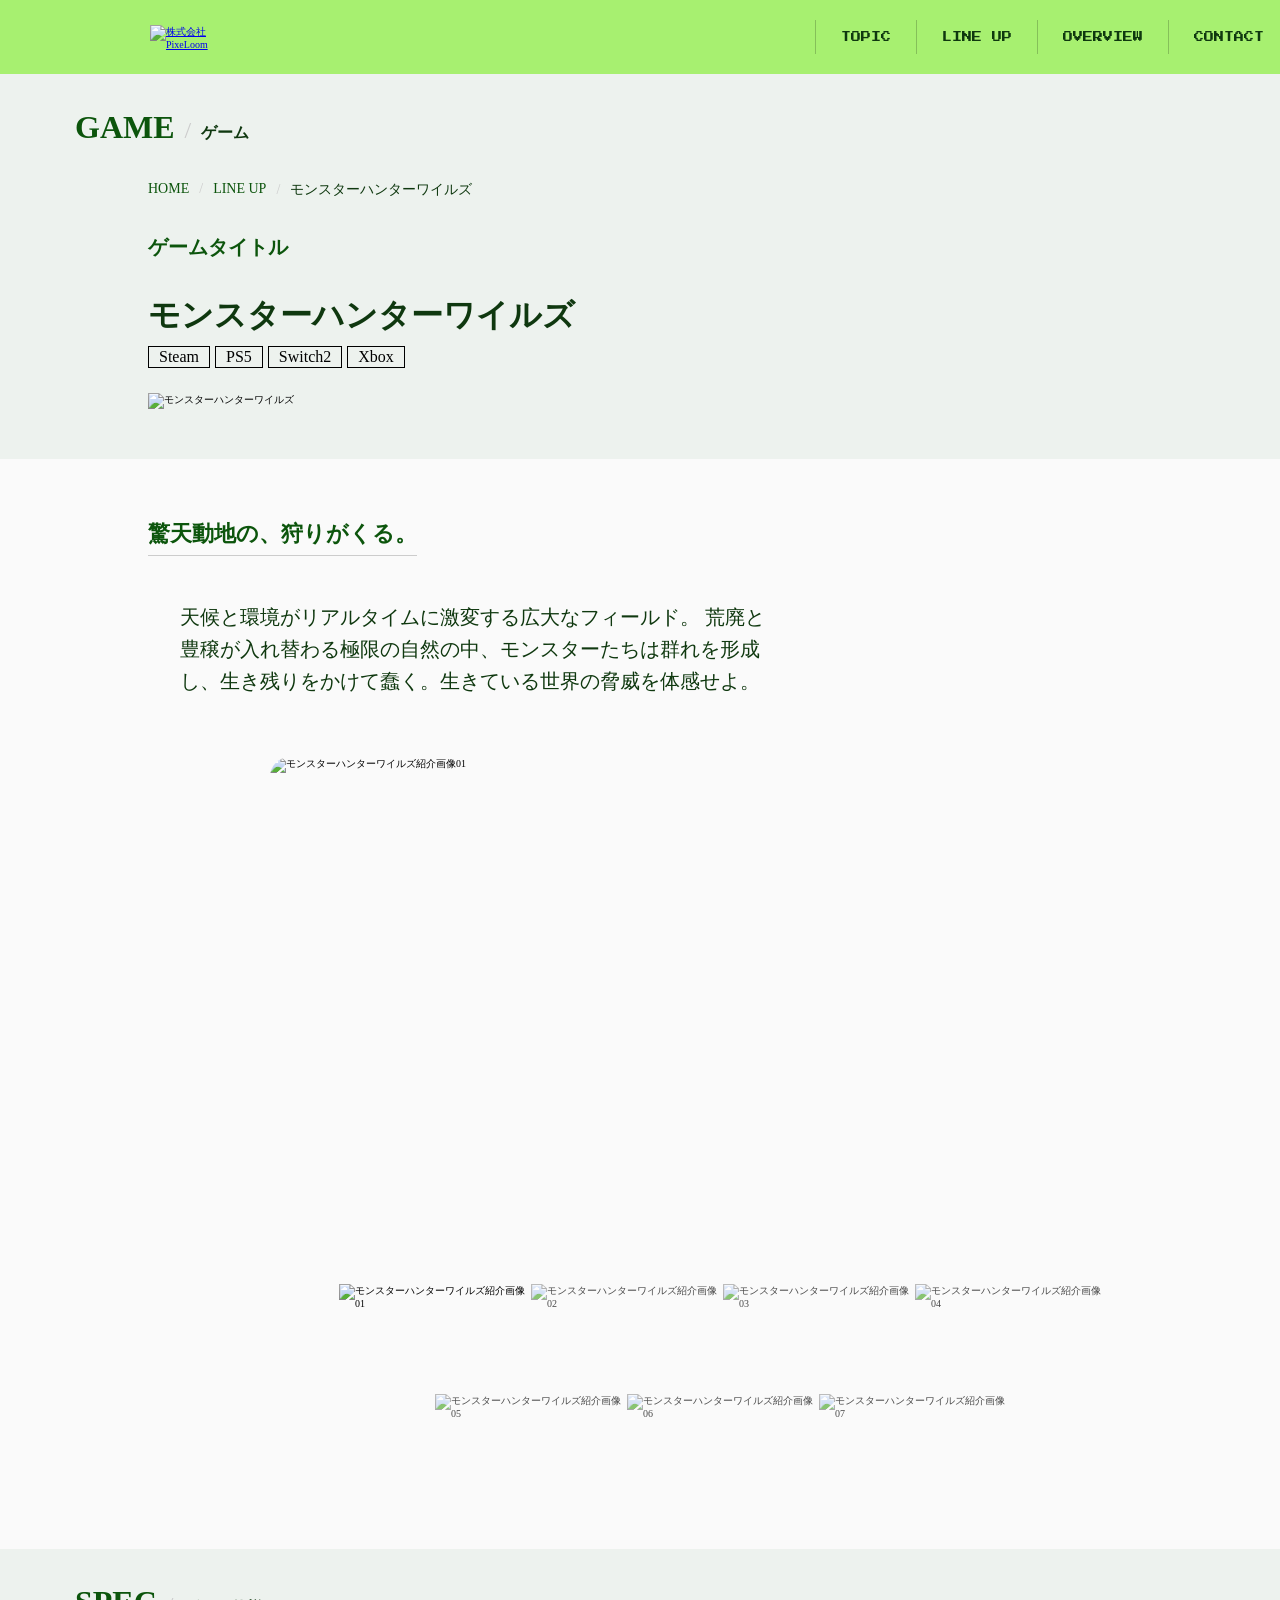
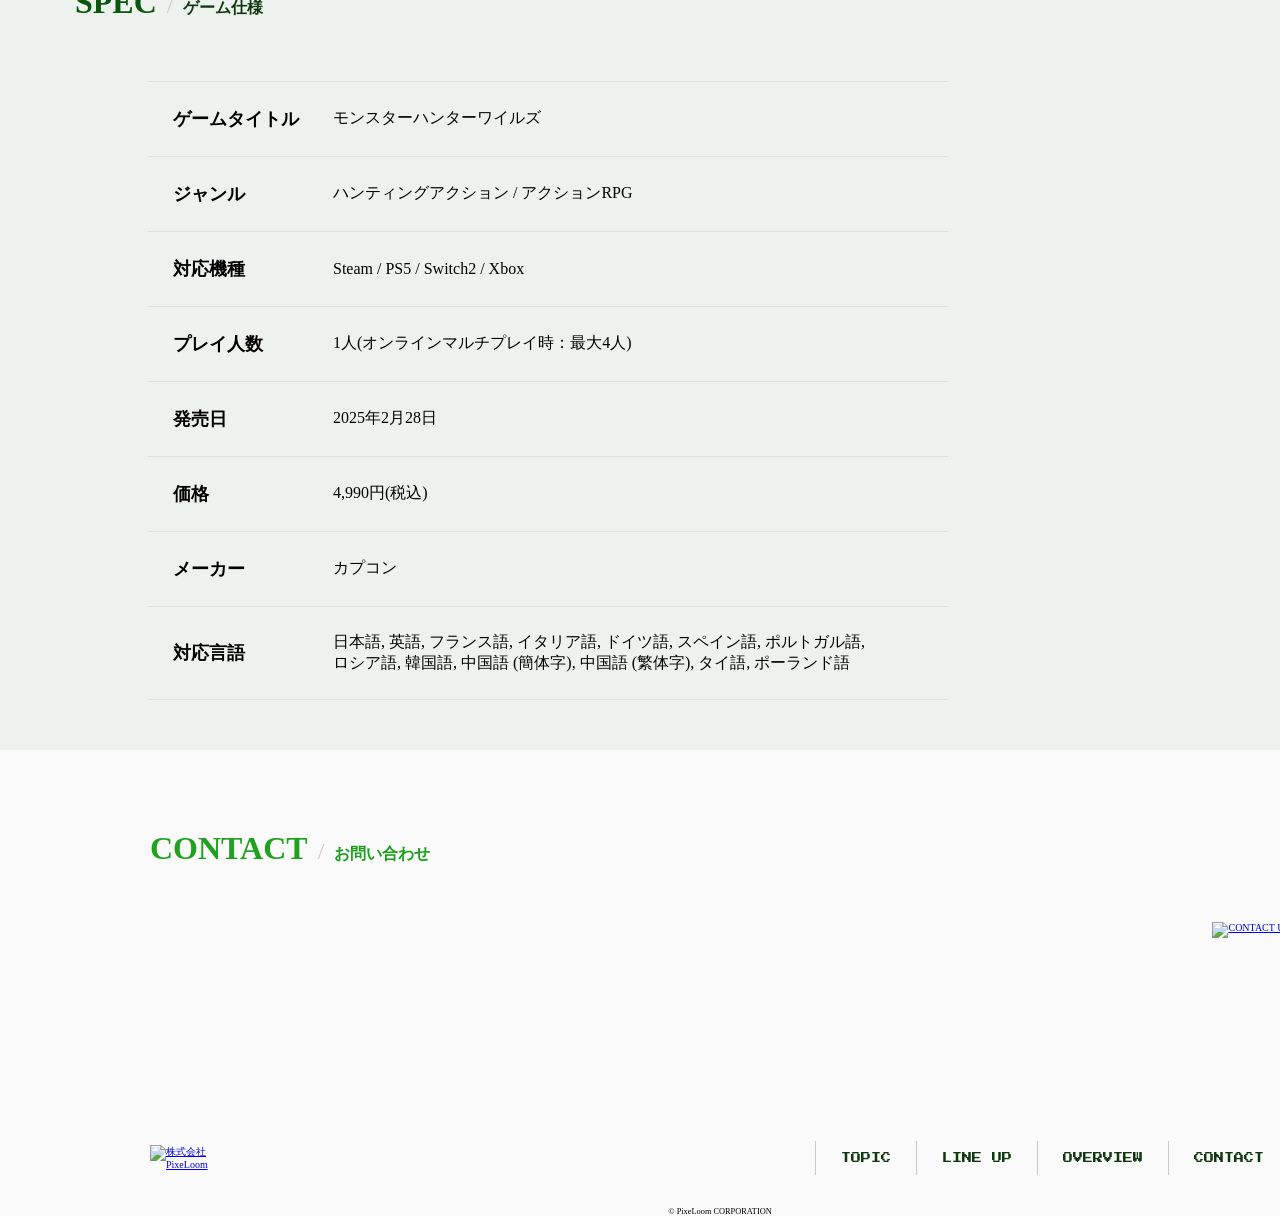
==== game-01.html @ c579fe81 "Add files via upload" ====
<!doctype html>
<html>
	<head>
		<meta charset="UTF-8">
		
		<!--タイトルを入力-->
		<title>PixeLoom</title>
		<meta name="description" content="">
		<meta name="viewport" content="width=device-width, initial-scale=1">
		<!--リセットCSS-->
		
		<!--Googleフォント-->
		<link rel="preconnect" href="https://fonts.googleapis.com">
		<link rel="preconnect" href="https://fonts.gstatic.com" crossorigin>
		<link href="https://fonts.googleapis.com/css2?family=Press+Start+2P&display=swap" rel="stylesheet">
		
		<!--オリジナルのCSS-->
		<link rel="stylesheet" href="style.css">
		
		<!--ファビコン-->
		<link rel="icon" href="images/icon.png">
	</head>
	<body>
		
		<!--全体の箱-->
		<div class="container" id="top">
			
			<!--ヘッダー部分-->
			<header class="header">
				<div class="logo">
					<a href="index.html#top"><img src="images/logo01.png" alt="株式会社PixeLoom"></a>
				</div>
				<nav class="nav">
					<ul>
						<li><a href="index.html#topics" class="c-btn">TOPIC</a></li>
						<li><a href="index.html#lineup" class="c-btn">LINE UP</a></li>
						<li><a href="index.html#overview" class="c-btn">OVERVIEW</a></li>
						<li><a href="#contact" class="c-btn">CONTACT</a></li>
					</ul>
				</nav>
			</header>
			
			<!--ゲームページ上部(タイトル〜メイン画像)-->
			<section class="game-top">
				<h2 class="c-title-container game-title">
					<span class="c-main-title">GAME</span>
					<span class="c-title-slash">/</span>
					<span class="c-sub-title">ゲーム</span>
				</h2>
				<!--パンくずリスト-->
				<nav class="breadcrumb" aria-label="パンくずリスト">
					<ol>
						<li><a href="index.html">HOME</a></li>
						<li><a href="index.html#lineup">LINE UP</a></li>
						<li aria-current="page">モンスターハンターワイルズ</li>
					</ol>
				</nav>
				<div class="game-inner">
					<p class="c-gamepage-subtitle">ゲームタイトル</p>
					<p class="caption-title">モンスターハンターワイルズ</p>
					<ul class="tag-color">
						<li>Steam</li><li>PS5</li><li>Switch2</li><li>Xbox</li>
					</ul>
					<img class="game-main-image" src="images/MHWilds.jpg" alt="モンスターハンターワイルズ">
				</div>
			</section>

			<!--ゲーム紹介部分-->
			<section class="game-intro">
				<h3 class="game-intro-title">驚天動地の、狩りがくる。</h3>
				<p class="game-intro-text">天候と環境がリアルタイムに激変する広大なフィールド。 荒廃と豊穣が入れ替わる極限の自然の中、モンスターたちは群れを形成し、生き残りをかけて蠢く。生きている世界の脅威を体感せよ。</p>
				<div class="game-gallery">
					<div class="gallery-stage">
						<img class="gallery-main" id="galleryMain" src="images/MHWilds-image01.jpg" alt="モンスターハンターワイルズ紹介画像01">
						<img class="gallery-next" id="galleryNext" alt="" aria-hidden="true">
					</div>
					<div class="gallery-thumbs">
						<div class="thumb is-active"><img src="images/MHWilds-image01.jpg" alt="モンスターハンターワイルズ紹介画像01"></div>
						<div class="thumb"><img src="images/MHWilds-image02.jpg" alt="モンスターハンターワイルズ紹介画像02"></div>
						<div class="thumb"><img src="images/MHWilds-image03.jpg" alt="モンスターハンターワイルズ紹介画像03"></div>
						<div class="thumb"><img src="images/MHWilds-image04.jpg" alt="モンスターハンターワイルズ紹介画像04"></div>
						<div class="thumb"><img src="images/MHWilds-image06.jpg" alt="モンスターハンターワイルズ紹介画像05"></div>
						<div class="thumb"><img src="images/MHWilds-image05.jpg" alt="モンスターハンターワイルズ紹介画像06"></div>
						<div class="thumb"><img src="images/MHWilds-image07.png" alt="モンスターハンターワイルズ紹介画像07"></div>
					</div>
				</div>
			</section>

			<!--ゲーム仕様部分-->
			<section class="game-spec">
				<h2 class="c-title-container game-title">
					<span class="c-main-title">SPEC</span>
					<span class="c-title-slash">/</span>
					<span class="c-sub-title">ゲーム仕様</span>
				</h2>
			<div class="about-alignment-container">
				<div class="about-item-container">
					<div class="about-item">
						<span class="c-about-title">ゲームタイトル</span>
						<span class="c-about-sentence">モンスターハンターワイルズ</span>
					</div>
					<div class="about-item">
						<span class="c-about-title">ジャンル</span>
						<span class="c-about-sentence">ハンティングアクション / アクションRPG</span>
					</div>
					<div class="about-item">
						<span class="c-about-title">対応機種</span>
						<span class="c-about-sentence">Steam / PS5 / Switch2 / Xbox</span>
					</div>
					<div class="about-item">
						<span class="c-about-title">プレイ人数</span>
						<span class="c-about-sentence">1人(オンラインマルチプレイ時：最大4人)</span>
					</div>
					<div class="about-item">
						<span class="c-about-title">発売日</span>
						<span class="c-about-sentence">2025年2月28日</span>
					</div>
					<div class="about-item">
						<span class="c-about-title">価格</span>
						<span class="c-about-sentence">4,990円(税込)</span>
					</div>
					<div class="about-item">
						<span class="c-about-title">メーカー</span>
						<span class="c-about-sentence">カプコン</span>
					</div>
					<div class="about-item">
						<span class="c-about-title">対応言語</span>
						<span class="c-about-sentence">日本語, 英語, フランス語, イタリア語, ドイツ語, スペイン語, ポルトガル語,<br> ロシア語, 韓国語, 中国語 (簡体字), 中国語 (繁体字), タイ語, ポーランド語</span>
					</div>
				</div>
			</div>
			</section>

			<!--お問い合わせ部分-->
			<div class="contact-container" id="contact">
				<div class="contact-inner">
					<div class="contact-text-box">
						<h2 class="c-title-container">
							<span class="c-main-title contact-text-g01">CONTACT</span>
							<span class="c-title-slash">/</span>
							<span class="c-sub-title contact-text-g02">お問い合わせ</span>
						</h2>
						<p class="contact-text-w01">ゲームに関する不具合のご報告や、ご質問は<br>お問い合わせフォームよりご連絡ください。</p>
						<p class="contact-text-w02">※お問い合わせの内容によっては、返信にお時間をいただく場合や、<br>お答えできない場合もございます。あらかじめご了承ください。</p>
					</div>
					<div class="contact-btn-box">
						<a href="#" class="contact-btn">
							<img src="images/CONTACT_US.png" alt="CONTACT US">
						</a>
					</div>
				</div>
			</div>
			<!--フッター部分-->
			<footer class="footer">
				<div class="footer-top">
					<div class="logo">
						<a href="index.html#top"><img src="images/logo01.png" alt="株式会社PixeLoom"></a>
					</div>
					<nav class="nav">
						<ul>
							<li><a href="index.html#topics" class="c-btn">TOPIC</a></li>
							<li><a href="index.html#lineup" class="c-btn">LINE UP</a></li>
							<li><a href="index.html#overview" class="c-btn">OVERVIEW</a></li>
							<li><a href="#contact" class="c-btn">CONTACT</a></li>
						</ul>
					</nav>
					<a href="#top" class="totop" aria-label="ページトップへ戻る"></a>
				</div>
				<div class="footer-bottom">
					<div class="copy">
						<small>© PixeLoom CORPORATION</small>
					</div>
				</div>
			</footer>
		</div>

		<script>
			// ===== サムネイルを押すと大きい画像だけふわっと切り替え(クロスフェード) =====
			const galleryMain = document.getElementById('galleryMain');
			const galleryNext = document.getElementById('galleryNext');
			const FADE_TIME = 500;   // フェードの時間(ミリ秒)。CSSの .gallery-next の transition と合わせる
			let changing = false;    // 切り替え中は連打を無視する

			const thumbs = document.querySelectorAll('.gallery-thumbs .thumb');

			thumbs.forEach(thumb => {
				const img = thumb.querySelector('img');
				thumb.addEventListener('click', () => {
					const newSrc = img.getAttribute('src');
					if (changing || galleryMain.getAttribute('src') === newSrc) return;
					changing = true;

					// 選ばれた小さい画像だけ、くっきり表示にする
					thumbs.forEach(t => t.classList.remove('is-active'));
					thumb.classList.add('is-active');

					// 新しい画像を上に重ねて、古い画像の上からふわっと表示する(間が真っ白にならない)
					galleryNext.onload = () => {
						galleryNext.classList.add('is-show');
						setTimeout(() => {
							// 重ねた画像と同じものを下の画像にも入れて、重ねた方を消す
							galleryMain.onload = () => {
								galleryNext.classList.remove('is-show');
								changing = false;
							};
							galleryMain.setAttribute('src', newSrc);
							galleryMain.alt = img.alt;
						}, FADE_TIME);
					};
					galleryNext.setAttribute('src', newSrc);
				});
			});

			// ===== ぬるっとスクロール =====
			const HEADER_OFFSET = 0;       // ヘッダーが固定(fixed/sticky)なら、その高さ(px)を入れる
			const SCROLL_DURATION = 900;   // 移動時間(ミリ秒)。長いほどゆったり
			const SCROLL_DELAY = 120;      // 押してから動き出すまでのラグ(ミリ秒)

			// 始まりと終わりがゆっくりになる動き
			const easeInOutCubic = t =>
				t < 0.5 ? 4 * t * t * t : 1 - Math.pow(-2 * t + 2, 3) / 2;

			document.querySelectorAll('a[href^="#"]').forEach(link => {
				link.addEventListener('click', e => {
					const href = link.getAttribute('href');
					const startY = window.scrollY;
					let endY;

					if (href === '#') {
						// 「#」だけのリンクは、ページの先頭へ
						endY = 0;
					} else {
						const target = document.querySelector(href);
						if (!target) return;
						endY = target.getBoundingClientRect().top + startY - HEADER_OFFSET;
					}
					e.preventDefault();

					// 動きを減らす設定の人は、瞬間移動にする
					const reduce = window.matchMedia('(prefers-reduced-motion: reduce)').matches;
					if (reduce) {
						window.scrollTo(0, endY);
						return;
					}

					let startTime = null;
					function step(now) {
						if (!startTime) startTime = now;
						const progress = Math.min((now - startTime) / SCROLL_DURATION, 1);
						window.scrollTo(0, startY + (endY - startY) * easeInOutCubic(progress));
						if (progress < 1) requestAnimationFrame(step);
					}
					setTimeout(() => requestAnimationFrame(step), SCROLL_DELAY);
				});
			});

			// ===== ページトップへ戻るボタン =====
			const toTop = document.querySelector('.totop');
			const BOTTOM_RANGE = 100;   // ページの一番下まで、あと何px以内で出すか

			function checkBottom() {
				const nearBottom = window.scrollY + window.innerHeight >= document.documentElement.scrollHeight - BOTTOM_RANGE;
				if (nearBottom) {
					toTop.classList.add('is-show');
					window.removeEventListener('scroll', checkBottom);   // 一度出したらその場にとどまる
				}
			}
			window.addEventListener('scroll', checkBottom, { passive: true });
		</script>
	</body>
</html>
---- style.css ----
@charset "UTF-8";

*, *::before, *::after {
	box-sizing: border-box;
	margin: 0;
	padding: 0;
}

html {
	font-size: 62.5%;
}

:root {
	--font-english: 'Montserrat', sans-serif;
	--font-gothic: 'Noto Sans JP', sans-serif;
	--side: max(150px, calc((100% - 1140px) / 2));
	--side-game: max(148px, calc((100% - 1144px) / 2));
}

img {
	display: block;
/*	vertical-align: bottom;*/
	max-width: 100%;
	height: auto;
}

.c-title-container {
	padding: 35px 0 35px var(--side);
	display: flex;
	align-items: baseline;
	gap: 10px;
}

.c-main-title {
	font-size: 32px;
	color: #0C550C;
}

.c-title-slash {
	font-size: 24px;
	color: #ccc;
	font-weight: 300;
}

.c-sub-title {
	font-size: 16px;
	color: #0F380F;
}


.container {
	width: 100%;
	min-width: 1440px;
	margin: 0 auto;
	background-color: #FAFAFA;
}

.header {
	padding: 20px var(--side);
	display: flex;
	justify-content: space-between;
	align-items: center;
	background-color: #A7F070;
	position: relative;
	z-index: 10;
}

.header img {
	width: 76px;
}

.nav ul {
	display: flex;
	list-style: none;
	align-items: center;
	border-left: 1px solid rgba(0, 0, 0, 0.2);
}

.nav li {
	position: relative;
	border-right: 1px solid rgba(0, 0, 0, 0.2);
}

.nav li::before {
	content: "";
	position: absolute;
	bottom: 0;
	left: 0;
	width: 100%;
	height: 0;
	background-color: rgba(12, 85, 12, 0.2);
	transition: height 0.3s ease;
	z-index: 0;
}

.nav li:hover::before {
	height: 100%;
}

.nav a {
	text-decoration: none;
	font-family: "Press Start 2P";
	color: #0F380F;
	display: block;
	padding: 12px 25px;
	position: relative;
	z-index: 1;
}

/* ===== ナビのホバー 8bitエフェクト ===== */

/* 共通：4pxのドット（普段は見えない） */
.nav a::before,
.nav a::after {
	content: "";
	position: absolute;
	width: 4px;
	height: 4px;
	opacity: 0;
	pointer-events: none;
}

/* ① TOPICS：ドットが上に昇っていく */
.nav li:nth-child(1) a::before {
	left: 14px;
	bottom: 8px;
	background: #0C550C;
	box-shadow:
	24px -6px 0 #20A120,
	48px 2px 0 #0C550C,
	72px -4px 0 #20A120;
}

.nav li:nth-child(1) a:hover::before {
	animation: pixel-rise 1s steps(5) infinite;
}

@keyframes pixel-rise {
	0%   { transform: translateY(0);     opacity: 0; }
	20%  { opacity: 0.4; }
	100% { transform: translateY(-22px); opacity: 0; }
}

/* ② LINE UP：左上と右下の「かぎ括弧」がチカチカ */
.nav li:nth-child(2) a::before {
	top: 4px;
	left: 4px;
	background: #0C550C;
	box-shadow:
	4px 0 0 #0C550C, 8px 0 0 #0C550C,
	0 4px 0 #0C550C, 0 8px 0 #0C550C;
}

.nav li:nth-child(2) a::after {
	bottom: 4px;
	right: 4px;
	background: #0C550C;
	box-shadow:
	-4px 0 0 #0C550C, -8px 0 0 #0C550C,
	0 -4px 0 #0C550C, 0 -8px 0 #0C550C;
}

.nav li:nth-child(2) a:hover::before,
.nav li:nth-child(2) a:hover::after {
	animation: pixel-blink 0.6s steps(1) infinite;
}

.nav li:nth-child(2) a:hover::after {
	animation-delay: 0.3s;
}

@keyframes pixel-blink {
	0%   { opacity: 0.6; }
	50%  { opacity: 0.15; }
}

/* ③ OVERVIEW：＋の形のキラキラが交互に瞬く */
.nav li:nth-child(3) a::before {
	left: 14px;
	top: 12px;
	background: #0C550C;
	box-shadow:
	4px 0 0 #0C550C, -4px 0 0 #0C550C,
	0 4px 0 #0C550C, 0 -4px 0 #0C550C;
}

.nav li:nth-child(3) a::after {
	right: 18px;
	bottom: 10px;
	background: #20A120;
	box-shadow:
	4px 0 0 #20A120, -4px 0 0 #20A120,
	0 4px 0 #20A120, 0 -4px 0 #20A120;
}

.nav li:nth-child(3) a:hover::before,
.nav li:nth-child(3) a:hover::after {
	animation: pixel-twinkle 1s steps(4) infinite;
}

.nav li:nth-child(3) a:hover::after {
	animation-delay: 0.4s;
}

@keyframes pixel-twinkle {
	0%   { opacity: 0;   transform: scale(0); }
	50%  { opacity: 0.6; transform: scale(1); }
	100% { opacity: 0;   transform: scale(0); }
}

/* ④ CONTACT：下に点線のゲージが左から伸びる */
.nav li:nth-child(4) a::before {
	left: 8px;
	bottom: 4px;
	height: 4px;
	width: 0;
	background: repeating-linear-gradient(90deg, #0C550C 0 4px, transparent 4px 8px);
}

.nav li:nth-child(4) a:hover::before {
	opacity: 0.6;
	animation: pixel-load 2s steps(10) infinite;
}

@keyframes pixel-load {
	0%   { width: 0; }
	40%  { width: calc(100% - 16px); }   /* 伸びきる */
	60%  { width: calc(100% - 16px); }   /* ここで少し止まる */
	100% { width: 0; }                   /* 戻る */
}

/* 動きを減らす設定の人にはエフェクトを出さない */
@media (prefers-reduced-motion: reduce) {
	.nav a::before,
	.nav a::after {
		display: none;
	}
}

/* ===== トップヒーロー(スライダー) ===== */
.main-tophero {
	--slide-w: 1144px;
	position: relative;
	width: 100%;
	padding: 0 0 16px;
	background-color: #EDF2EE;
	overflow: hidden;
}

.slides {
	display: flex;
	gap: 70px;
	transition: transform 0.5s ease;
}

.slide {
	position: relative;
	flex: 0 0 var(--slide-w);
	aspect-ratio: 16 / 9;
	background-color: #000;
}

.slide img {
	width: 100%;
	height: 100%;
	object-fit: contain;
}

.caption {
	position: absolute;
	left: 50px;
	bottom: 50px;
	color: #fff;
	text-shadow: 0 0 6px rgba(0, 0, 0, 0.8);
}

.caption-title {
	font-size: 24px;
	font-weight: 700;
	line-height: 1.2;
	margin-bottom: 4px;
}

.caption-tags {
	display: flex;
	gap: 5px;
	list-style: none;
}

.caption-tags li {
	font-size: 16px;
	line-height: 1;
	padding: 2px 10px;
	border: 1px solid #fff;
}

/* 矢印 */
.arrow {
	position: absolute;
	top: 50%;
	transform: translateY(-50%);
	width: 60px;
	height: 120px;
	background: none;
	border: none;
	cursor: pointer;
	z-index: 2;
}

/* 見えている白い矢印の形 */
.arrow::before {
	content: "";
	position: absolute;
	top: 50%;
	left: 50%;
	width: 28px;
	height: 88px;
	transform: translate(-50%, -50%);
	background-color: #fff;
	transition: opacity 0.2s;
}

.arrow:hover::before {
	opacity: 0.7;
}

.prev::before {
	clip-path: polygon(100% 0, 0 50%, 100% 100%, 100% 89%, 21% 50%, 100% 11%);
}

.next::before {
	clip-path: polygon(0 0, 100% 50%, 0 100%, 0 89%, 79% 50%, 0 11%);
}

.prev {
	left: calc(50% - var(--slide-w) / 2 + 26px);
}


.next {
	right: calc(50% - var(--slide-w) / 2 + 26px);
}

/* ドット */
.dots {
	position: absolute;
	bottom: 50px;
	left: 0;
	right: 0;
	display: flex;
	justify-content: center;
	gap: 32px;
	z-index: 2;
}

.dot {
	width: 10px;
	height: 10px;
	border: none;
	background: radial-gradient(circle closest-side, #fff 90%, transparent 100%);
	cursor: pointer;
}

.dot.active {
	background: radial-gradient(circle closest-side, #aaa 90%, transparent 100%);
}

.topics-container {
	background-color: #FAFAFA;
	padding-bottom: 50px;
}


.topics-list {
	list-style: none;
	margin: 0 auto;
	padding: 0;
	max-width: 950px;
	border-top: 1px solid #ddd;
}

.topics-list li {
	display: flex;
	align-items: center;
	padding: 20px 16px;
	border-bottom: 1px solid #ddd;
	font-size: 16px;
}

.c-ymd {
	width: 190px;
}

.category {
	width: 100px;
	margin-right: 80px;
	padding: 4px 0;
	text-align: center;
	font-size: 16px;
}

.category-event {
	color: #D83A00;
	border: 1px solid #F54100;
}


.category-game {
	color: #1B861B;
	border: 1px solid #2BB32B;
}

.category-news {
	color: #3A5FE0;
	border: 1px solid #4871F5;
}

.topics-list a {
	color: inherit;
	text-decoration: none;
}

.topics-list a:hover {
	text-decoration: underline;
}

.lineup-title-container {
    background-color: #EDF2EE;
}

.lineup-container {
	background-color: #EDF2EE;
	display: grid;
	grid-template-columns: repeat(3, minmax(0, 1fr));
	justify-content: center;
	gap: 50px 120px;
	margin: 0 auto;
	padding: 0 var(--side) 50px;
}

.lineup-item02 {
	position: relative;
}

.lineup-item02::before,
.lineup-item02::after {
	content: "";
	position: absolute;
	top: 0;
	bottom: 0;
	border-left: 2px solid #ccc;
}

.lineup-item02::before {
	left: -60px;
}

.lineup-item02::after {
	right: -60px;
}

.lineup-container a {
	position: relative;
	display: block;
	overflow: hidden;
	border-radius: 20px;
}

.lineup-container img {
	border-radius: 20px;
	width: 100%;
	display: block;
	transition: transform 0.4s ease;
}

.lineup-container a:hover img {
	transform: scale(1.1);
}

.lineup-container a::after {
	content: "";
	position: absolute;
	bottom: 0;
	left: 0;
	width: 100%;
	height: 100%;
	background: rgba(0, 0, 0, 0.3);	opacity: 0;
	transition: opacity 0.3s ease;
}

.lineup-container a:hover::after {
	opacity: 1;
}

.lineup-container p {
	margin-top: 20px;
}

.lineup-container .caption-title {
	font-size: 22px;
}

.lineup-container .tag-color {
	flex-wrap: wrap;
}

.lineup-container .tag-color li {
	font-size: 14px;
	padding: 2px 8px;
}

.tag-color {
	display: flex;
	gap: 5px;
	list-style: none;
}

.tag-color li {
	font-size: 16px;
	line-height: 1;
	padding: 2px 10px;
	border: 1px solid #000;
}

.tag-indention {
	margin-top: 5px;
}

.about-container {
	background-color: #FAFAFA;
}

.about-alignment-container {
	padding: 20px var(--side) 60px;
	display: flex;
	flex-direction: row;
	align-items: center;
	gap: 50px;
}

.about-item-container {
	flex: 1;
	display: flex;
	flex-direction: column;
	border-top: 1px solid #ddd;
}

.about-map {
	flex: 1;
}

.about-map iframe {
	display: block;
	width: 100%;
	height: 400px;
}

.about-item {
	display: flex;
	flex-direction: row;
	align-items: center;
	border-bottom: 1px solid #ddd;
}

.c-about-title {
	flex: 0 0 150px;
	padding: 20px 15px 20px 25px;
	font-size: 18px;
	font-weight: bold;
}

.c-about-sentence {
	flex: 1;
	padding: 20px 15px;
	font-size: 16px;
}


.contact-container {
	min-height: 280px;
	padding: 80px var(--side);
	background-image: url("images/background04.jpg");
	background-size: cover;
	background-position: center;
}

.contact-inner {
	display: flex;
	justify-content: space-between;
	align-items: center;
	gap: 50px;
}

.contact-text-box {
	flex: 1;
}

.contact-text-box .c-title-container {
	padding: 0 0 35px 0;
}

.contact-text-g01 {
	color: #20A120;
}

.contact-text-g02 {
	color: #1B9E1B;
}

.contact-text-w01 {
	font-size: 20px;
	color: #FAFAFA;
	margin-bottom: 20px;
	line-height: 1.6;
}

.contact-text-w02 {
	font-size: 14px;
	color: #FAFAFA;
	line-height: 1.6;
}

.contact-btn-box {
	flex-shrink: 0;
}

.contact-btn {
	display: inline-block;
	cursor: pointer;
	transition: transform 0.2s ease, filter 0.2s ease;
}

.contact-btn:hover {
	transform: translateY(-4px);
	filter: brightness(1.15) drop-shadow(0 6px 12px rgba(32, 161, 32, 0.4)); 
}

.contact-btn:active {
	transform: translateY(2px);
	filter: brightness(0.95) drop-shadow(0 2px 4px rgba(0, 0, 0, 0.3)); 
}

.contact-btn img {
	display: block;
	max-width: 100%;
}

.footer-top {
	position: relative;
	padding: 30px var(--side);
    display: flex;
    justify-content: space-between;
	align-items: center;
	background-color: #FAFAFA;
}

.footer img {
	width: 76px;
}

.copy {
	text-align: center;
}

.game-title {
	padding-left: calc(var(--side-game) - 73px);
}

.game-top {
	background-color: #EDF2EE;
	padding-bottom: 50px;
}

.game-inner {
	padding: 0 var(--side-game);
}

.c-gamepage-subtitle {
	display: block;
	margin-top: 35px;
	font-size: 20px;
	font-weight: 700;
	color: #0C550C;
}

.game-top .caption-title {
	margin: 35px 0 12px;
	font-size: 32px;
	color: #0F380F;
}

.game-main-image {
	width: 100%;
	margin-top: 25px;
}

.game-intro {
	padding: 60px var(--side-game) 50px;
}

.game-intro-title {
	display: inline-block;
	padding-bottom: 6px;
	font-size: 22px;
	font-weight: 700;
	color: #0C550C;
	border-bottom: 1px solid #ccc;
}

.game-intro-text {
	max-width: 630px;
	margin-top: 45px;
	padding-left: 32px;
	font-size: 20px;
	line-height: 1.6;
	color: #0F380F;
}

.game-gallery {
	margin-top: 60px;
}

.gallery-stage {
	position: relative;
	width: 900px;
	margin: 0 auto;
	border-radius: 20px;
	overflow: hidden;
}

.gallery-main {
	width: 100%;
	aspect-ratio: 16 / 9;
	object-fit: cover;
}

.gallery-next {
	position: absolute;
	inset: 0;
	width: 100%;
	height: 100%;
	object-fit: cover;
	opacity: 0;
	transition: opacity 0.5s ease;
}

.gallery-next.is-show {
	opacity: 1;
}

.gallery-thumbs {
	display: flex;
	flex-wrap: wrap;
	justify-content: center;
	gap: 6px;
	max-width: 762px;
	margin: 20px auto 0;
}

.thumb {
	position: relative;
	cursor: pointer;
}

.thumb img {
	width: 186px;
	aspect-ratio: 16 / 9;
	object-fit: cover;
	opacity: 0.7;
	transition: opacity 0.3s ease;
}

.thumb.is-active img {
	opacity: 1;
}

.thumb::after {
	content: "";
	position: absolute;
	inset: 0;
	background: rgba(0, 0, 0, 0.3);
	opacity: 0;
	transition: opacity 0.3s ease;
	pointer-events: none;
}

.thumb:hover::after {
	opacity: 1;
}

.game-spec {
	background-color: #EDF2EE;
}

.game-spec .about-alignment-container {
	padding: 25px var(--side-game) 50px;
}

.game-spec .about-item-container {
	max-width: 800px;
}

.game-spec .c-about-title {
	flex-basis: 170px;
	padding-top: 25px;
	padding-bottom: 25px;
}

.game-spec .c-about-sentence {
	padding-top: 25px;
	padding-bottom: 25px;
}

.breadcrumb {
	padding: 0 var(--side-game);
}

.breadcrumb ol {
	display: flex;
	flex-wrap: wrap;
	list-style: none;
}

.breadcrumb li {
	font-size: 14px;
	color: #0F380F;
}

.breadcrumb li + li::before {
	content: "/";
	margin: 0 10px;
	color: #ccc;
}

.breadcrumb a {
	color: #0C550C;
	text-decoration: none;
}

.breadcrumb a:hover {
	text-decoration: underline;
}

.totop {
	position: absolute;
	top: calc(50% - 24px);
	right: calc(var(--side) - 78px);
	width: 48px;
	height: 48px;
	background-color: #0C550C;
	opacity: 0;
	visibility: hidden;
	pointer-events: none;
	z-index: 5;
	transition: background-color 0.2s ease;
}

.totop::before {
	content: "";
	position: absolute;
	top: 50%;
	left: 50%;
	width: 14px;
	height: 14px;
	border-top: 3px solid #fff;
	border-left: 3px solid #fff;
	transform: translate(-50%, -20%) rotate(45deg);
}

.totop:hover {
	background-color: #20A120;
}

.totop.is-show {
	visibility: visible;
	pointer-events: auto;
	animation: totop-drop 1.1s forwards;
}

@keyframes totop-drop {
	0% {
		transform: translateY(-260px);
		opacity: 0;
		animation-timing-function: ease-in;
	}

	45% {
		transform: translateY(0);
		opacity: 1;
		animation-timing-function: ease-out;
	}

	65% {
		transform: translateY(-28px);
		animation-timing-function: ease-in;
	}

	80% {
		transform: translateY(0);
		animation-timing-function: ease-out;
	}

	90% {
		transform: translateY(-8px);
		animation-timing-function: ease-in;
	}

	100% {
		transform: translateY(0);
		opacity: 1;
	}
}

/* 動きを減らす設定の人には、落下せずにそのまま表示する */
@media (prefers-reduced-motion: reduce) {
	.totop.is-show {
		animation: none;
		opacity: 1;
	}
}
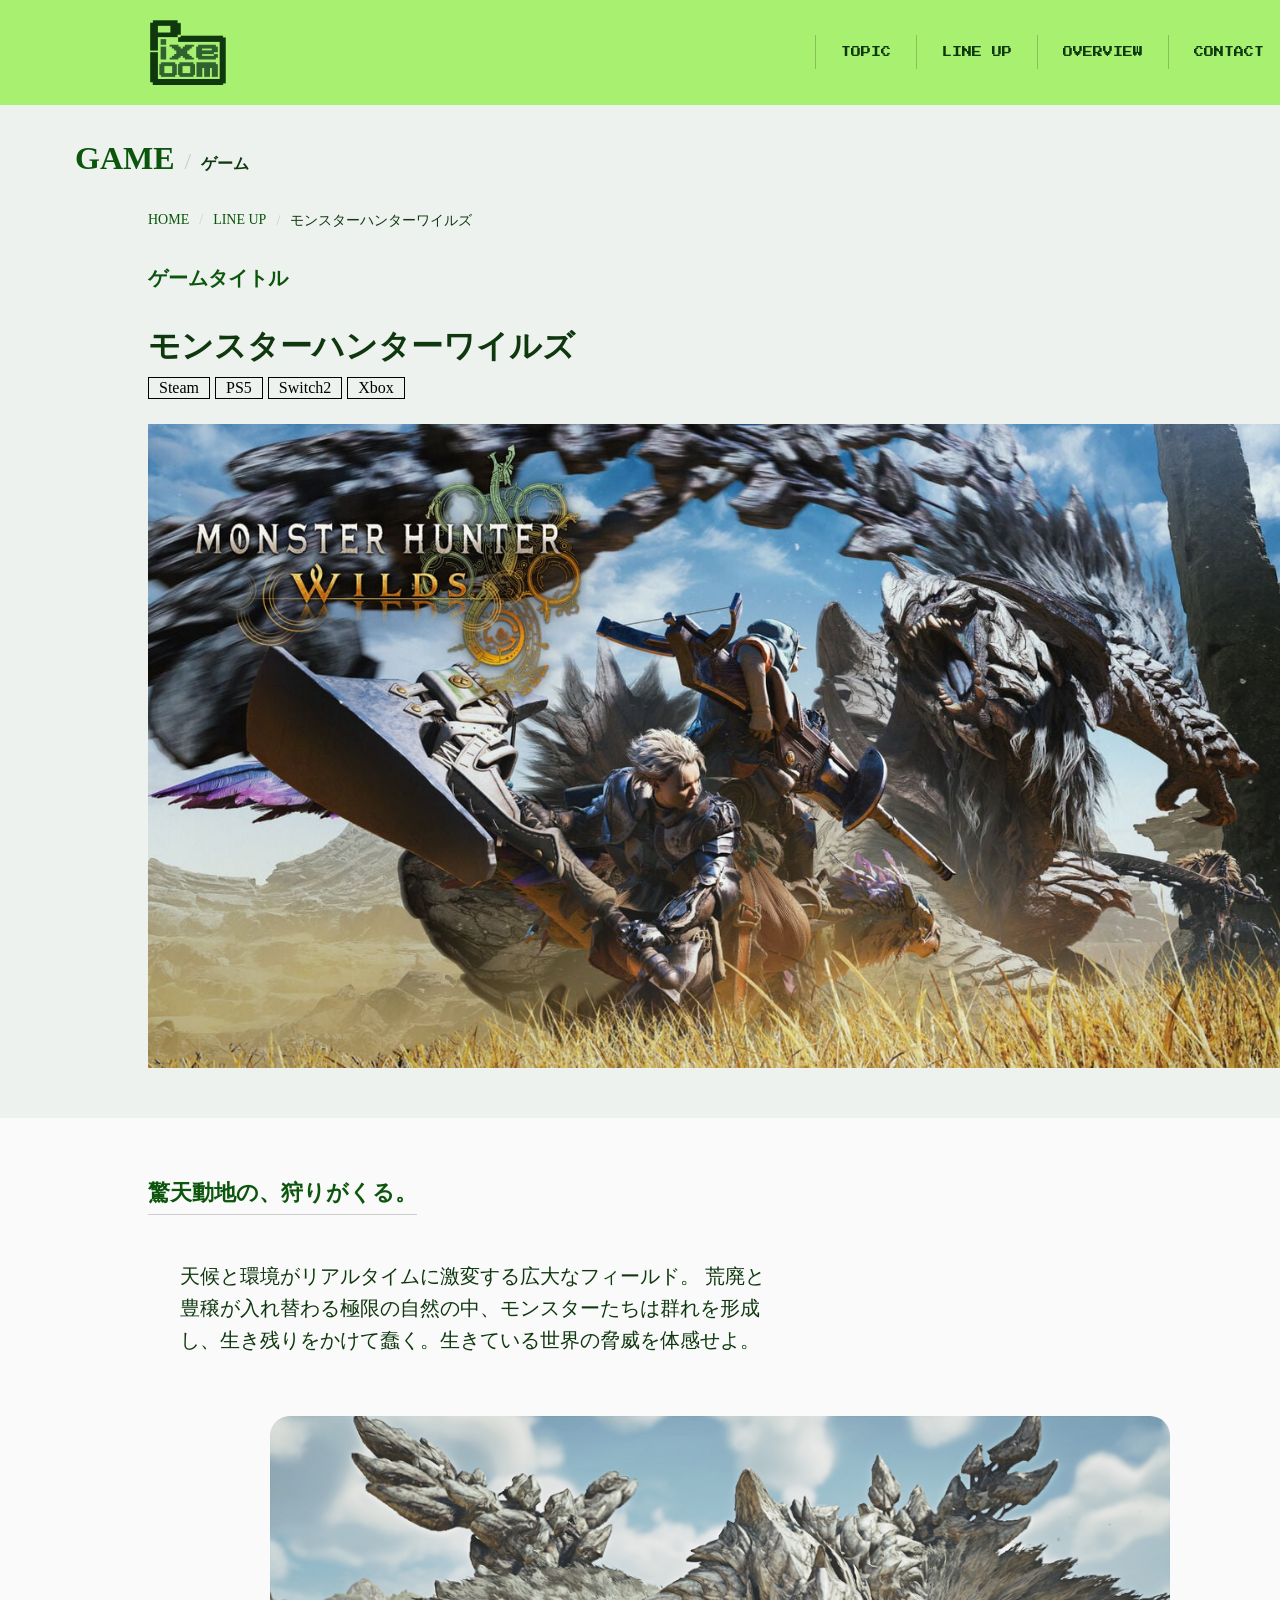
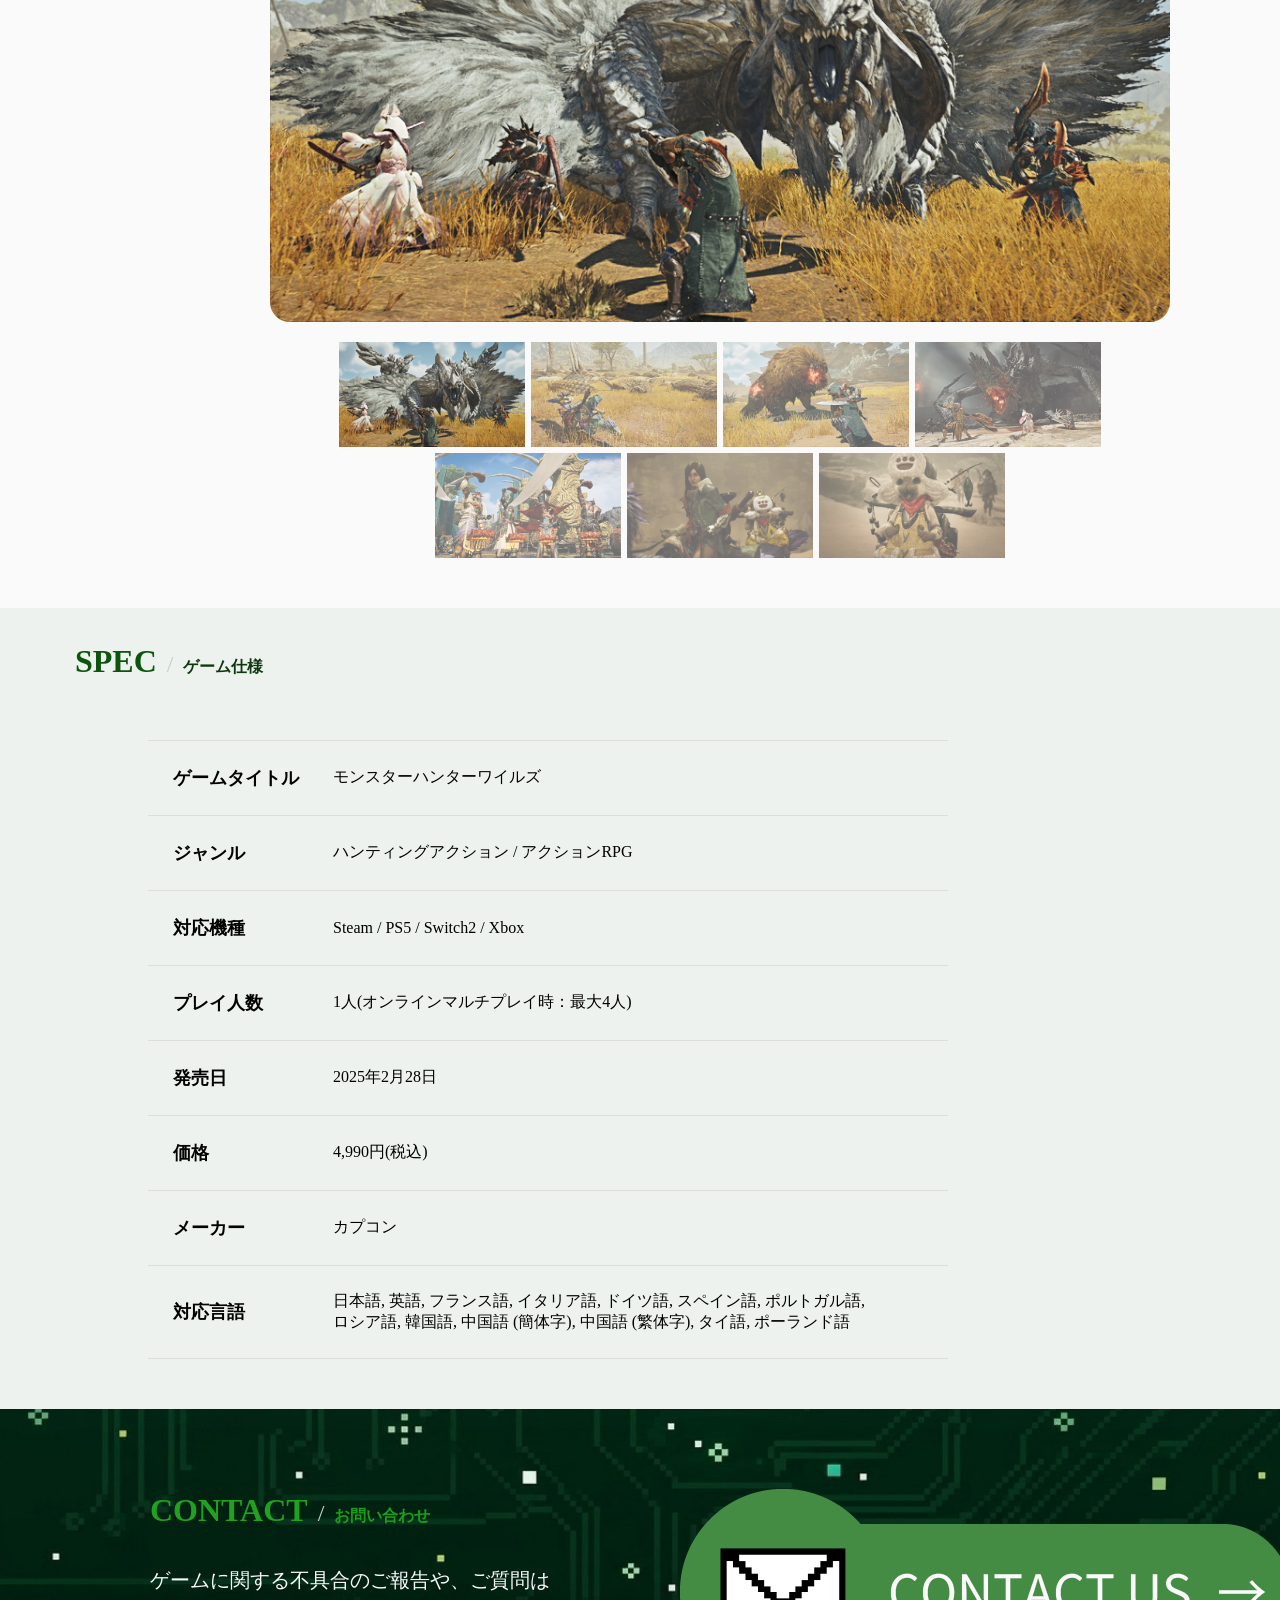
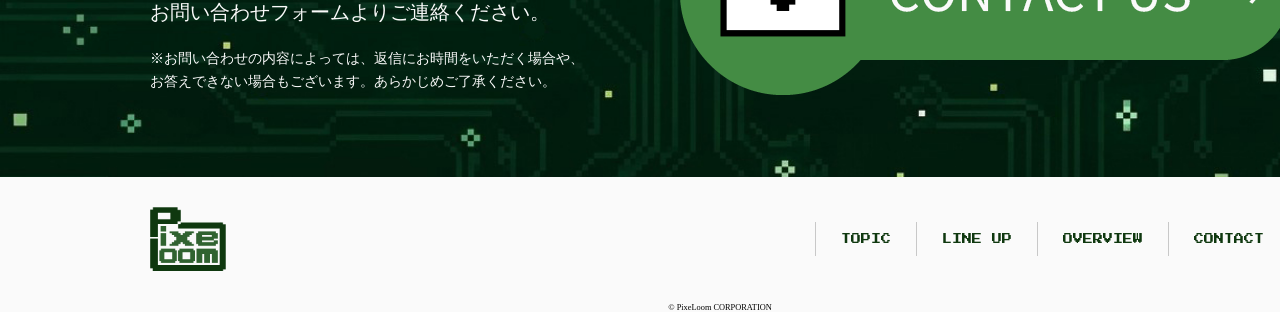
==== commit 3367ba43: "Add files via upload" ====
--- a/game-01.html
+++ b/game-01.html
@@ -30,7 +30,7 @@
 				<div class="logo">
 					<a href="index.html#top"><img src="images/logo01.png" alt="株式会社PixeLoom"></a>
 				</div>
-				<nav class="nav">
+				<nav class="nav" id="header-nav">
 					<ul>
 						<li><a href="index.html#topics" class="c-btn">TOPIC</a></li>
 						<li><a href="index.html#lineup" class="c-btn">LINE UP</a></li>
@@ -38,6 +38,7 @@
 						<li><a href="#contact" class="c-btn">CONTACT</a></li>
 					</ul>
 				</nav>
+				<button class="hamburger" type="button" aria-label="メニューを開く" aria-expanded="false" aria-controls="header-nav"><span></span></button>
 			</header>
 			
 			<!--ゲームページ上部(タイトル〜メイン画像)-->
@@ -267,5 +268,6 @@
 			}
 			window.addEventListener('scroll', checkBottom, { passive: true });
 		</script>
+		<script src="menu.js"></script>
 	</body>
 </html>
--- a/style.css
+++ b/style.css
@@ -918,3 +918,447 @@
 		opacity: 1;
 	}
 }
+
+
+/* ==========================================================
+   レスポンシブ対応(ここから下を追加)
+   1200px以下 … ノートPC・タブレット
+   768px以下  … スマホ・タブレット縦向き
+   ========================================================== */
+
+/* ハンバーガーボタン(スマホ幅だけで表示) */
+.hamburger {
+	display: none;
+}
+
+/* ===== 1200px以下 ===== */
+@media (max-width: 1200px) {
+	:root {
+		--side: 6vw;
+		--side-game: 6vw;
+	}
+
+	/* 横幅1440px固定をやめて、画面幅に合わせる */
+	.container {
+		min-width: 0;
+	}
+
+	.game-title {
+		padding-left: var(--side-game);
+	}
+
+	/* ヒーロースライダー：スライドの幅を画面幅の割合にする */
+	.main-tophero {
+		--slide-w: 90%;
+	}
+
+	.slides {
+		gap: 40px;
+	}
+
+	.caption {
+		left: 30px;
+		bottom: 36px;
+	}
+
+	.dots {
+		bottom: 26px;
+	}
+
+	.caption-tags {
+		flex-wrap: wrap;
+	}
+
+	/* トピックス */
+	.topics-list {
+		width: calc(100% - var(--side) * 2);
+	}
+
+	/* ラインナップ：すき間と文字を画面幅に合わせて縮める */
+	.lineup-container {
+		--lineup-gap: clamp(24px, 4vw, 60px);
+		gap: 50px var(--lineup-gap);
+	}
+
+	.lineup-item02::before {
+		left: calc(var(--lineup-gap) / -2);
+	}
+
+	.lineup-item02::after {
+		right: calc(var(--lineup-gap) / -2);
+	}
+
+	.lineup-container .caption-title {
+		font-size: clamp(14px, 1.8vw, 22px);
+	}
+
+	.lineup-container .tag-color li {
+		font-size: clamp(11px, 1.2vw, 14px);
+	}
+
+	/* ゲームページ：ギャラリー */
+	.gallery-stage {
+		width: 100%;
+		max-width: 900px;
+	}
+
+	.thumb {
+		flex: 0 0 calc((100% - 18px) / 4);
+	}
+
+	.thumb img {
+		width: 100%;
+	}
+
+	/* ページトップへ戻るボタン：位置固定をやめて、フッターの中に並べる */
+	.totop {
+		position: static;
+	}
+}
+
+/* ===== 768px以下 ===== */
+@media (max-width: 768px) {
+	:root {
+		--side: 20px;
+		--side-game: 20px;
+	}
+
+	/* 見出し */
+	.c-title-container {
+		padding: 28px 0 24px var(--side);
+	}
+
+	.c-main-title {
+		font-size: 24px;
+	}
+
+	.c-title-slash {
+		font-size: 18px;
+	}
+
+	.c-sub-title {
+		font-size: 14px;
+	}
+
+	/* ヘッダー・フッターの余白 */
+	.header {
+		padding: 16px var(--side);
+	}
+
+	.footer-top {
+		padding: 24px var(--side);
+	}
+
+	/* ヒーロースライダー */
+	.main-tophero {
+		--slide-w: 92%;
+		padding-bottom: 12px;
+	}
+
+	.slides {
+		gap: 12px;
+	}
+
+	.caption {
+		left: 14px;
+		right: 14px;
+		bottom: 30px;
+	}
+
+	.caption-title {
+		font-size: 16px;
+	}
+
+	.caption-tags {
+		gap: 4px;
+	}
+
+	.caption-tags li {
+		font-size: 10px;
+		padding: 2px 6px;
+	}
+
+	.arrow {
+		width: 36px;
+		height: 80px;
+	}
+
+	.arrow::before {
+		width: 16px;
+		height: 48px;
+	}
+
+	.prev {
+		left: calc(50% - var(--slide-w) / 2 + 4px);
+	}
+
+	.next {
+		right: calc(50% - var(--slide-w) / 2 + 4px);
+	}
+
+	.dots {
+		bottom: 20px;
+		gap: 14px;
+	}
+
+	/* トピックス：日付とカテゴリを1行目、タイトルを2行目に */
+	.topics-list li {
+		flex-wrap: wrap;
+		padding: 16px 8px;
+		font-size: 14px;
+	}
+
+	.c-ymd {
+		width: auto;
+		margin-right: 12px;
+	}
+
+	.category {
+		width: auto;
+		margin-right: 0;
+		padding: 2px 10px;
+		font-size: 12px;
+	}
+
+	.topics-list a {
+		width: 100%;
+		margin-top: 8px;
+	}
+
+	/* ラインナップ：1列にする */
+	.lineup-container {
+		grid-template-columns: minmax(0, 520px);
+		gap: 40px;
+	}
+
+	.lineup-item02::before,
+	.lineup-item02::after {
+		display: none;
+	}
+
+	.lineup-container .caption-title {
+		font-size: 18px;
+	}
+
+	.lineup-container .tag-color li {
+		font-size: 12px;
+	}
+
+	/* 会社概要・ゲーム仕様：項目名の下に内容を並べる */
+	.about-alignment-container {
+		flex-direction: column;
+		align-items: stretch;
+		gap: 30px;
+		padding: 10px var(--side) 40px;
+	}
+
+	.about-item-container,
+	.about-map {
+		flex: none;
+		width: 100%;
+	}
+
+	.about-map iframe {
+		height: 300px;
+	}
+
+	.about-item {
+		flex-direction: column;
+		align-items: stretch;
+	}
+
+	.c-about-title,
+	.game-spec .c-about-title {
+		flex: none;
+		padding: 14px 15px 0;
+		font-size: 15px;
+	}
+
+	.c-about-sentence,
+	.game-spec .c-about-sentence {
+		flex: none;
+		padding: 6px 15px 14px;
+		font-size: 14px;
+	}
+
+	/* お問い合わせ */
+	.contact-container {
+		min-height: 0;
+		padding: 50px var(--side);
+	}
+
+	.contact-inner {
+		flex-direction: column;
+		align-items: flex-start;
+		gap: 30px;
+	}
+
+	.contact-text-box {
+		flex: none;
+	}
+
+	.contact-text-w01 {
+		font-size: 16px;
+	}
+
+	.contact-text-w02 {
+		font-size: 12px;
+	}
+
+	.contact-btn-box {
+		width: 100%;
+		max-width: 320px;
+	}
+
+	.contact-btn {
+		display: block;
+	}
+
+	/* ゲームページ */
+	.game-top {
+		padding-bottom: 30px;
+	}
+
+	.c-gamepage-subtitle {
+		margin-top: 24px;
+		font-size: 16px;
+	}
+
+	.game-top .caption-title {
+		margin: 20px 0 10px;
+		font-size: 22px;
+	}
+
+	.tag-color {
+		flex-wrap: wrap;
+	}
+
+	.tag-color li {
+		font-size: 13px;
+		padding: 2px 8px;
+	}
+
+	.game-intro {
+		padding: 40px var(--side-game);
+	}
+
+	.game-intro-title {
+		font-size: 18px;
+	}
+
+	.game-intro-text {
+		margin-top: 28px;
+		padding-left: 0;
+		font-size: 15px;
+	}
+
+	.game-gallery {
+		margin-top: 36px;
+	}
+
+	.gallery-stage {
+		border-radius: 12px;
+	}
+
+	.breadcrumb li {
+		font-size: 12px;
+	}
+
+	.breadcrumb li + li::before {
+		margin: 0 6px;
+	}
+
+	/* ヘッダーのナビ：ハンバーガーメニューにする */
+	.hamburger {
+		display: block;
+		width: 44px;
+		height: 44px;
+		background: none;
+		border: none;
+		cursor: pointer;
+	}
+
+	.hamburger span,
+	.hamburger span::before,
+	.hamburger span::after {
+		display: block;
+		width: 28px;
+		height: 4px;
+		background-color: #0F380F;
+		transition: transform 0.3s ease, top 0.3s ease, background-color 0.3s ease;
+	}
+
+	.hamburger span {
+		position: relative;
+		margin: 0 auto;
+	}
+
+	.hamburger span::before,
+	.hamburger span::after {
+		content: "";
+		position: absolute;
+		left: 0;
+	}
+
+	.hamburger span::before {
+		top: -10px;
+	}
+
+	.hamburger span::after {
+		top: 10px;
+	}
+
+	/* 開いているときは「×」の形にする */
+	.is-open .hamburger span {
+		background-color: transparent;
+	}
+
+	.is-open .hamburger span::before {
+		top: 0;
+		transform: rotate(45deg);
+	}
+
+	.is-open .hamburger span::after {
+		top: 0;
+		transform: rotate(-45deg);
+	}
+
+	/* メニュー本体：ヘッダーの下にふわっと出す */
+	.header .nav {
+		position: absolute;
+		top: 100%;
+		left: 0;
+		width: 100%;
+		background-color: #A7F070;
+		opacity: 0;
+		visibility: hidden;
+		transform: translateY(-8px);
+		transition: opacity 0.3s ease, transform 0.3s ease, visibility 0.3s;
+	}
+
+	.header.is-open .nav {
+		opacity: 1;
+		visibility: visible;
+		transform: translateY(0);
+	}
+
+	.header .nav ul {
+		display: block;
+		border-left: none;
+		border-top: 1px solid rgba(0, 0, 0, 0.2);
+	}
+
+	.header .nav li {
+		border-right: none;
+		border-bottom: 1px solid rgba(0, 0, 0, 0.2);
+	}
+
+	.header .nav a {
+		padding: 18px var(--side);
+	}
+
+	/* フッターのメニューはスマホ幅では非表示 */
+	.footer .nav {
+		display: none;
+	}
+}
